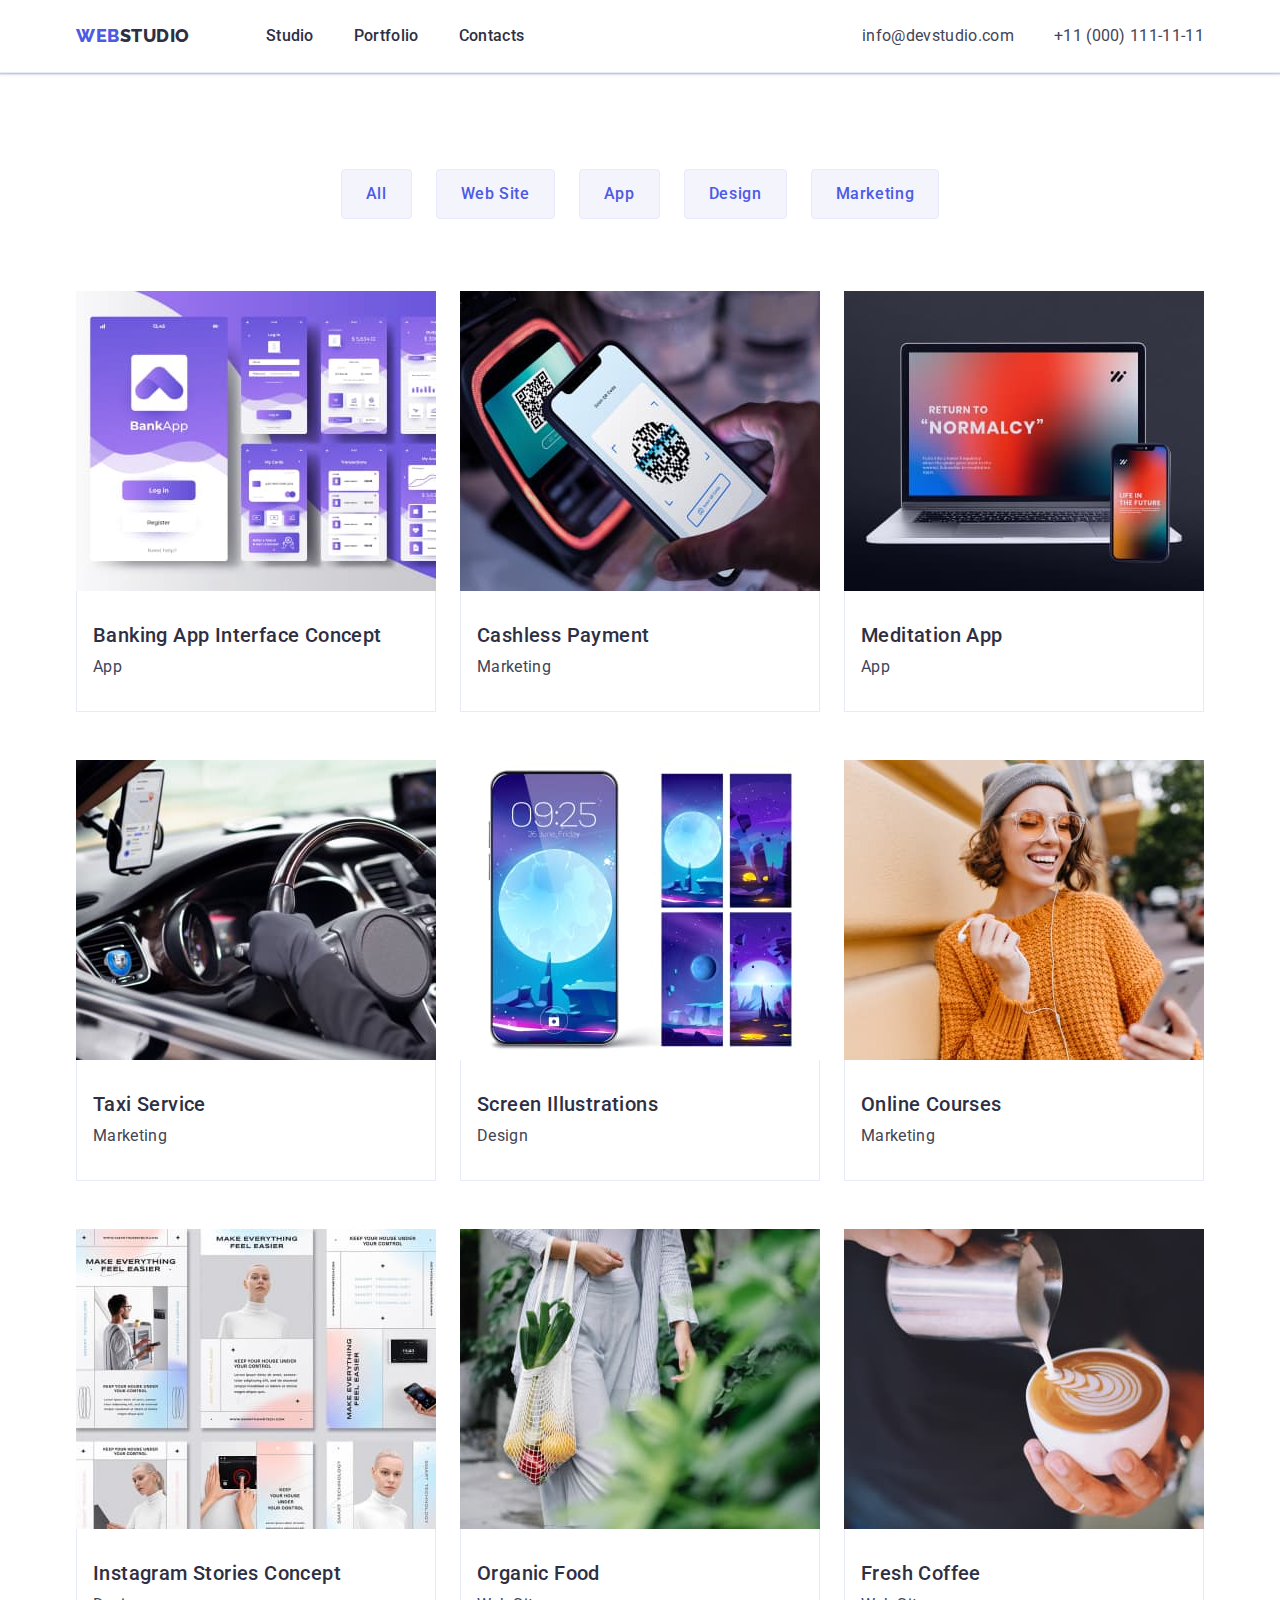
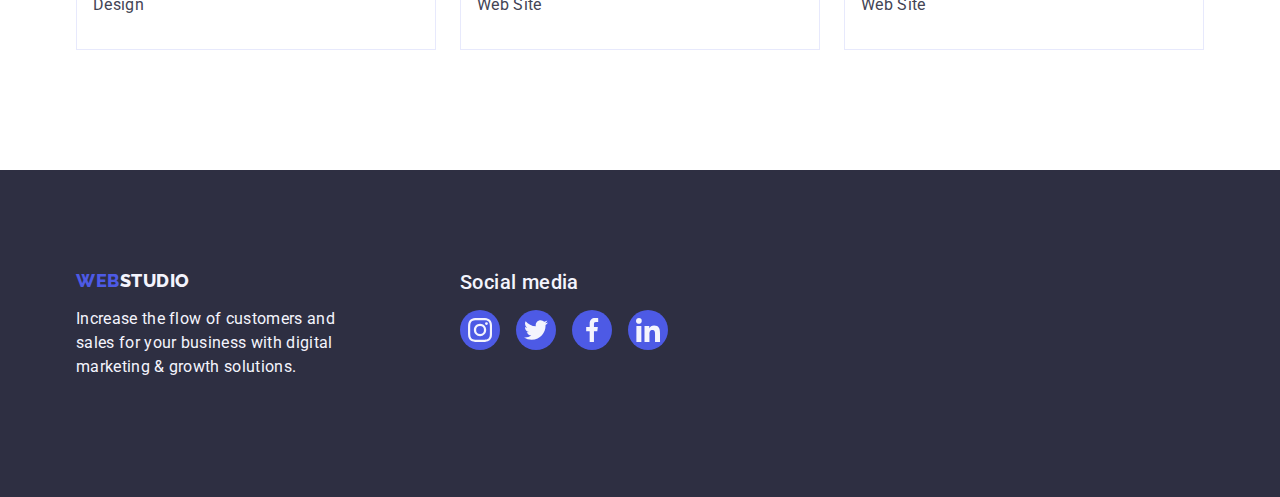
==== portfolio.html @ ad7bf1af "Initial commit" ====
<!DOCTYPE html>
<html lang="en">

<head>
    <meta charset="UTF-8">
    <meta http-equiv="X-UA-Compatible" content="IE=edge">
    <meta name="viewport" content="width=device-width, initial-scale=1.0">
    <title>Document</title>
    <link rel="preconnect" href="https://fonts.googleapis.com">
    <link rel="preconnect" href="https://fonts.gstatic.com" crossorigin>
    <link
        href="https://fonts.googleapis.com/css2?family=Raleway:wght@800&family=Roboto:wght@400;500;700;900&display=swap"
        rel="stylesheet">
    <link rel="stylesheet" href="https://cdn.jsdelivr.net/npm/modern-normalize@1.1.0/modern-normalize.min.css">
    <link rel="stylesheet" href="css/styles.css">

</head>

<body>
    <!-- HEADER -->
    <header class="header">
        <section class="page-header">
            <div class="container page-header-container">
            <nav class="page-nav">
                <a class="logo link" href="./index.html">Web<span class="text-theme-light">Studio</span> </a>
                <ul class="menu list">
                    <li class="menu-item ">
                        <a class="menu-link menu-link-item link" href="./index.html">Studio</a>
                    </li>
                    <li class="menu-item ">
                        <a class="menu-link link" href="./portfolio.html">Portfolio</a>
                    </li>
                    <li class="menu-item ">
                        <a class="menu-link link" href="">Contacts</a>
                    </li>
                </ul>
            </nav>
            <address class="address">
                <ul class="address-menu list">
                    <li class="menu-item">
                        <a class="contact link" href="mailto:info@devstudio.com">info@devstudio.com</a>
                    </li>
                    <li class="menu-item">
                        <a class="contact link" href="tel:+110001111111">+11 (000) 111-11-11</a>
                    </li>
                </ul>
            </address>
        </div>
    </section>
       
    <main>
        <!-- PORTFOLIO -->
        <section class="section-portfolio ">
            <div class="container">
                    <h1 hidden>Portfolio</h1>
                    <ul class="filter list">
                        <li class="filter-btn">
                            <button type="button" class="modal-btn "> All</button>
                        </li>
                        <li class="filter-btn">
                            <button type="button" class="modal-btn ">Web Site</button>
                        </li>
                        <li class="filter-btn">
                            <button type="button" class="modal-btn ">App</button>
                        </li>
                        <li class="filter-btn">
                            <button type="button" class="modal-btn ">Design</button>
                        </li>
                        <li class="filter-btn">
                            <button type="button" class="modal-btn ">Marketing</button>
                        </li>
                    </ul>
                    <ul class="works list">
                        <li class="works-page-filter">
                            <a class="works-page link" href=""> 
                                <div class="works-page-wrapper">
                                    <img class="img" src="./images/portfolio/foto1.jpg" alt="layout with site pages" width="360" height="300">
                                <p class="overlay text">14 Stylish and User-Friendly App Design Concepts · Task Manager App · Calorie Tracker App ·
                                            Exotic Fruit Ecommerce App ·
                                            Cloud Storage App</p>
                                </div> 
                                <div class="works-content">
                                    <h2 class="title">Banking App Interface Concept</h2>
                                    <p class="text">App</p>
                                </div>
                            </a>
                        </li>
                        <li class="works-page-filter">
                            <a class="works-page link" href="">
                                    <div class="works-page-wrapper">
                                        <img class="img" src="./images/portfolio/foto2.jpg" alt="the phone scans the QR code" width="360" height="300">
                                        <p class="overlay text">14 Stylish and User-Friendly App Design Concepts · Task Manager App · Calorie Tracker App ·
                                            Exotic Fruit Ecommerce App ·
                                            Cloud Storage App</p>
                                    </div>
                                <div class="works-content">
                                    <h2 class="title">Cashless Payment</h2>
                                    <p class="text">Marketing</p>
                                </div>
                            </a>
                        </li>
                        <li class="works-page-filter">
                            <a class="works-page link" href="">
                                 <div class="works-page-wrapper">
                                    <img class="img" src="./images/portfolio/foto3.jpg" alt="laptop" width="360" height="300">
                                <p class="overlay text">14 Stylish and User-Friendly App Design Concepts · Task Manager App · Calorie Tracker App ·
                                            Exotic Fruit Ecommerce App ·
                                            Cloud Storage App</p>
                            </div>
                                <div class="works-content">
                                    <h2 class="title">Meditation App</h2>
                                    <p class="text">App</p>
                                </div>
                            </a>
                        </li>
                        <li class="works-page-filter">
                            <a class="works-page link" href=""> 
                                <div class="works-page-wrapper">
                                    <img class="img" src="./images/portfolio/foto4.jpg" alt="car" width="360" height="300">
                                <p class="overlay text">14 Stylish and User-Friendly App Design Concepts · Task Manager App · Calorie Tracker App ·
                                            Exotic Fruit Ecommerce App ·
                                            Cloud Storage App</p>
                            </div>
                                <div class="works-content">
                                    <h2 class="title">Taxi Service</h2>
                                    <p class="text">Marketing</p>
                                </div>
                            </a>
                        </li>
                        <li class="works-page-filter">
                            <a class="works-page link" href=""> 
                                <div class="works-page-wrapper">
                                    <img class="img" src="./images/portfolio/foto5.jpg" alt="phone" width="360" height="300">
                                <p class="overlay text">14 Stylish and User-Friendly App Design Concepts · Task Manager App · Calorie Tracker App ·
                                            Exotic Fruit Ecommerce App ·
                                            Cloud Storage App</p>
                            </div>
                                <div class="works-content">
                                    <h2 class="title">Screen Illustrations</h2>
                                    <p class="text">Design</p>
                                </div>
                            </a>
                        </li>
                        <li class="works-page-filter">
                            <a class="works-page link" href=""> 
                                <div class="works-page-wrapper">
                                    <img class="img" src="./images/portfolio/foto6.jpg" alt="girl" width="360" height="300">
                                    <p class="overlay text">14 Stylish and User-Friendly App Design Concepts · Task Manager App · Calorie Tracker App ·
                                            Exotic Fruit Ecommerce App ·
                                            Cloud Storage App</p>
                            </div>
                                <div class="works-content">
                                    <h2 class="title">Online Courses</h2>
                                    <p class="text">Marketing</p>
                                </div>
                            </a>
                        </li>
                        <li class="works-page-filter"> 
                            <a class="works-page link" href="">
                                <div class="works-page-wrapper">
                                    <img class="img" src="./images/portfolio/foto7.jpg" alt="website pages" width="360" height="300">
                                <p class="overlay text">14 Stylish and User-Friendly App Design Concepts · Task Manager App · Calorie Tracker App ·
                                Exotic Fruit Ecommerce App ·
                                Cloud Storage App</p>
                            </div>
                                
                                <div class="works-content">
                                    <h2 class="title">Instagram Stories Concept</h2>
                                    <p class="text">Design</p>
                                </div>
                            </a>
                        </li>
                        <li class="works-page-filter"> 
                            <a class="works-page link" href="">
                                <div class="works-page-wrapper">
                                    <img class="img" src="./images/portfolio/foto8.jpg" alt="vegetables" width="360" height="300">
                                <p class="overlay text">14 Stylish and User-Friendly App Design Concepts · Task Manager App · Calorie Tracker App ·
                                Exotic Fruit Ecommerce App ·
                                Cloud Storage App</p>
                            </div>   
                                <div class="works-content">
                                    <h2 class="title">Organic Food</h2>
                                    <p class="text">Web Site</p>
                                </div>
                            </a>
                        </li>
                        <li  class="works-page-filter"> 
                            <a class="works-page link" href="">
                                <div class="works-page-wrapper">
                                    <img class="img" src="./images/portfolio/foto9.jpg" alt="coffe" width="360" height="300">
                                <p class="overlay text">14 Stylish and User-Friendly App Design Concepts · Task Manager App · Calorie Tracker App ·
                                Exotic Fruit Ecommerce App ·
                                Cloud Storage App</p>
                            </div>                        
                                <div class="works-content">
                                    <h2 class="title">Fresh Coffee</h2>
                                    <p class="text">Web Site</p>
                                </div>
                            </a>

                        </li>
                    </ul>
            </div>
           
        </section>
    </main>
<footer class="page-footer team-dark">
    <div class="container page-footer-list">
        <div class="page-logo">
            <a class="logo link" href="./index.html">Web <span class="text-theme-dark">Studio</span> </a>
            <p class="text text-theme-dark text-footer">Increase the flow of customers and sales for your business with
                digital
                marketing &
                growth solutions.</p>
        </div>
        <div class="container-social">
            <h3 class="title text-theme-dark">Social media</h3>
            <ul class="footer-social list">
                <li class="foofer-social-list">
                    <a href="" class="footer-social-item">
                        <svg class="footer-card" width="24" height="24">
                            <use href="./images/icon.svg#icon-instagram"></use>
                        </svg>
                    </a>
                </li>
                <li class="foofer-social-list">
                    <a href="" class="footer-social-item">
                        <svg class="footer-card" width="24" height="24">
                            <use href="./images/icon.svg#icon-twitter"></use>
                        </svg>
                    </a>
                </li>
                <li class="foofer-social-list">
                    <a href="" class="footer-social-item">
                        <svg class="footer-card" width="24" height="24">
                            <use href="./images/icon.svg#icon-facebook"></use>
                        </svg>
                    </a>
                </li>
                <li class="foofer-social-list">
                    <a href="" class="footer-social-item">
                        <svg class="footer-card" width="24" height="24">
                            <use href="./images/icon.svg#icon-linkedin"></use>
                        </svg>
                    </a>
                </li>
            </ul>
        </div>
    </div>

</footer>
</body>
</html>
---- css/styles.css ----
:root {
    --primary-font:'Roboto',sans-serif;
    --secondary-font:'Raleway', sans-serif;
    --accent-color:#4D5AE5;
    --primary-text-color:#434455;
    --secondary-text-color:#2E2F42;
    --link-focus:#404BBF;
    --theme-dark:#F4F4FD;
    --theme-light:#F4F4FD;
    --theme-white: #FFFFFF;
    --font-size:16px;
}

h1,h2,h3,h4,p {
    margin-top: 0;
    margin-bottom: 0;
}
 
ul,ol {
    margin-top: 0;
    margin-bottom: 0;
    padding-left: 0;
}

img {
    display: block;
}

button {
    cursor: pointer;
}

.list  {
list-style: none;
}
.link {
text-decoration: none;
}

body {
background-color: var(--theme-white);
color: var(--primary-text-color);

font-family: 'Roboto',sans-serif;
font-size: var(--font-size);
}

.container {
    width: 1158px;
    margin-left: auto;
    margin-right: auto;
    padding-left: 15px;
    padding-right: 15px;
   
}


/* =======================COMPONENTS====================== */
.logo {
    font-family: 'Raleway', sans-serif;
        font-weight: 800;
        font-size: 18px;
        line-height: 1.17;
        display: flex;
        letter-spacing: 0.03em;
        text-transform: uppercase;
        color: var(--accent-color);
}


.section-title {
    font-weight: 700;
    font-size: 36px;
    line-height: 1.11;
    text-align: center;
    letter-spacing: 0.02em;
    text-transform: capitalize;
    color: var(--secondary-text-color);

    margin-bottom: 72px;
    
}
.text {
        line-height: 1.5;
        letter-spacing: 0.02em;
        color: var(--primary-text-color);
}
.title {
        font-weight: 500;
        font-size: 20px;
        line-height: 1.2;
        letter-spacing: 0.02em;
        color: var(--secondary-text-color);

        margin-bottom: 8px;
}
/* ================HEADER=================== */
.page-header {
    border-bottom: 1px solid #E7E9FC;
    box-shadow: 0px 2px 1px rgba(46, 47, 66, 0.08),
        0px 1px 1px rgba(46, 47, 66, 0.16),
        0px 1px 6px rgba(46, 47, 66, 0.08);
}

.page-header-container {
    padding-top: 24px;
    padding-bottom: 24px;
    
    display: flex;
    align-items: center;
    justify-content: space-between;

}

.page-nav {
    display: flex;
    align-items: center;
}

.logo {
    margin-right: 76px;
}


.menu-link {
    font-weight: 500;
    line-height: 1.5;
    letter-spacing: 0.02em;
    color: var(--secondary-text-color);
}
.menu-link:hover,
.menu-link:focus {
    color: var(--link-focus);
}

/* 
.menu-link:hover::after {
    content:'' ;
    display: block;
    width: 67px;
     height: 4px;
    margin-top: 20px;
     background: var(--link-focus);
     border-radius: 2px;
     margin: 0 auto;
        
}
.menu-link-item:hover::after {
    content: '';
    display: block;
    width: 48px;
    height: 4px;
    margin-top: 20px;
    background: var(--link-focus);
    border-radius: 2px;
    margin: 0 auto;
} */

.menu {
    display: flex;
    align-items: center;
}

.menu-item:not(:last-child) {
    margin-right: 40px;

}
.contact {
    color: var(--primary-text-color);
    line-height: 1.5;
    letter-spacing: 0.02em;
}
.contact:hover,
.contact:focus {
    color: var(--link-focus);
}
.address {
    font-style: normal;
    margin-left: auto;
    
}

.address-menu {
    display: flex;
    align-items: center;
}
/* ==========HERO=========== */
.hero{
    padding: 188px 0px;
    max-width: 1440px;
    margin-left: auto;
    margin-right: auto;
    background-image:linear-gradient(rgba(46, 47, 66, 0.7),rgba(46, 47, 66, 0.7)), url(../images/icon/people-office.jpg);
    background-size: cover;
    background-color: rgba(46, 47, 66, 0.7);;
}

.hero-title {
    font-weight: 700;
    font-size: 56px;
    line-height: 1.07;
    text-align: center;
    letter-spacing: 0.02em;
    color: var(--theme-white);

    width: 498px;
    margin: 0 auto;
    margin-bottom: 48px;
}
.button {
    padding-top: 16px;
    padding-bottom: 16px;
    padding-left: 32px;
    padding-right: 32px;
    border-radius: 4px;
    margin-left: auto;
    margin-right: auto;
    border: none;



    color: var(--theme-white);
    background-color: var(--accent-color);
    font-family: "Roboto", sans-serif;
    font-weight: 500;
    font-size: 16px;
    line-height: 1.5; 
    letter-spacing: 0.04em;
    display: flex;
    align-items: center;
 
}

.button:hover,
.button:focus {
   background-color: var(--link-focus);
}

/*  ======================advantages================*/
 .feature-list {
    display: flex;
    gap: 24px;
 }

 .feature-section {
    padding-top: 120px;
    padding-bottom: 120px;

 }
/* .feature-list-text:not(:nth-child(4n)) {
    margin-right: 24px;
} */


.text-theme-dark {

    color: var(--theme-dark);
    

 }
.text-theme-light {
    color: var(--secondary-text-color);
}
.faeture-icon {
    display: flex;
    justify-content: center;
    align-items: center;
    background-color: #F4F4FD;
    height: 112px;
    border-radius: 4px;
    gap: 24px;
    margin-bottom: 8px;
}


/* =================description=============== */
.description-work {
    display: flex;
   
}
.description-img:not(:nth-child(3n)) {
    margin-right: 24px;
}

.description-section {
    padding-bottom: 120px;

}

/* ================employees=================== */
.employes {
    background: var(--theme-dark);
    padding-top: 120px;
    padding-bottom: 120px;
   
}

.team-list {
    display: flex;
    gap: 24px;

}
.team-list:not(:nth-child(4n)){
    margin-bottom: 0;
}
 .employes-title-card > h2 {
    margin-top: 0;
   
}
.employes-card {
    flex-basis: calc((100%-72px)/4);
    background: #FFFFFF;
    box-shadow: 0px 1px 6px rgba(46, 47, 66, 0.08), 0px 1px 1px rgba(46, 47, 66, 0.16), 0px 2px 1px rgba(46, 47, 66, 0.08);
    border-radius: 0px 0px 4px 4px; 
}

.employes-card-content {
   padding-bottom: 32px;
   padding-top: 32px;
   padding-left: 16px;
   padding-right: 16px;
   background-color: var(--theme-white);
    box-shadow: 0px 1px 6px rgba(46, 47, 66, 0.08), 0px 1px 1px rgba(46, 47, 66, 0.16), 0px 2px 1px rgba(46, 47, 66, 0.08);
    border-radius: 0px 0px 4px 4px;     
   border-top: none;
}
.employes-title {
    text-align: center;
}

.employes-text {
    text-align: center;
    margin-bottom: 8px;
}

.social-list {
    display: flex;
    justify-content: center;
    gap: 24px;
}

.social-list-link {
    display: flex;
    justify-content: center;
    align-items: center;
    width: 40px;
    height: 40px;
    border-radius: 50%;
    background-color: #4D5AE5;
}

.social-list-icon {
    fill: var(--theme-dark);
}
.social-list-link:hover,
.social-list-link:focus {
    background-color: #404BBF;
}
                /* < !--===============Customers==============--> */

    .customers {
    padding-top: 120px;
    padding-bottom: 120px;
    }

    .customers-card{
    display: flex;
    justify-content: center;
    gap: 24px;
   
}
.customers-item {
   display: flex;
    justify-content: center;
    align-items: center;
    width: 168px;
    height: 88px;
    border: 1px solid #8E8F99;
    border-radius: 4px;  
    color: #404BBF;
}
.customers-icon{
     fill:#8E8F99;
}

.customers-item:hover,
.customers-item:focus {
    border: 1px solid #404BBF;
         
}
.customers-item:hover .customers-icon,
.customers-item:focus .customers-icon {
    fill: currentColor;
   
 }

/* ===============FOOTER========= */
.team-dark {
    background-color: var(--secondary-text-color);
   
}

.page-footer {
    padding-top: 100px;
    padding-bottom: 118px;
   
}

.text-footer {
    margin-top: 16px;
    width: 264px;
}

.page-footer-list {
    display: flex;
    justify-self: flex-start;
}
.page-logo {
    margin-right: 120px;
}
.footer-social {
    display: flex;
    gap: 16px;
    margin-top: 16px;
}
.footer-social-item {
    display: flex;
    justify-content: center;
    align-items: center;
    width: 40px;
    height: 40px;
    border-radius: 50%;
    background-color: #4D5AE5;
}
.footer-card {
    Fill: #F4F4FD
}
.footer-social-item:hover,
.footer-social-item:focus {
    background-color: #31D0AA;
}
/* ===============MODAL WINDOW===================== */
.backdrop {
    position: fixed;
    top:0;
    left: 0;
    z-index: 100;
    width: 100%;
    height: 100%;
    background: rgba(46, 47, 66, 0.4);
    
}

.modal {
    position: absolute;
    top: 50%;
    left: 50%;
    transform:translate(-50%, -50%);
    width: 408px;
    height: 576px;
    background: #FCFCFC;

}
/* ===================section-portfolio================= */
.section-portfolio {
    padding-top: 96px;
    padding-bottom: 120px;
    padding-left: 0;
    padding-right: 0;
}

.modal-btn {
    color: var(--accent-color);
    background-color: var(--theme-light);
    font-family: "Roboto", sans-serif;
    font-weight: 500;
    font-size: 16px;
    line-height: 1.5;
    letter-spacing: 0.04em;
    display: flex;
    align-items: center;
    text-align: center;
    cursor: pointer;

    padding-top: 12px;
    padding-bottom: 12px;
    padding-left: 24px;
    padding-right: 24px;
    background: #F4F4FD;
    border: 1px solid #E7E9FC;
    border-radius: 4px;
   
}
.modal-btn:hover,
.modal-btn:focus {
    background-color: var(--link-focus);
    color: var(--theme-white);
    background: #404BBF;
    box-shadow: 0px 3px 1px rgba(0, 0, 0, 0.1), 0px 2px 1px rgba(0, 0, 0, 0.08), 0px 2px 2px rgba(0, 0, 0, 0.12);
    border: 1px solid #404BBF;
    border-radius: 4px;
}

.filter {
    display: flex;
    justify-content: center;
    margin-bottom: 72px;
}
.filter-btn:not(:last-child) {
    margin-right: 24px;
}


.works {
    display: flex;
    flex-wrap: wrap;
    column-gap: 24px;
    row-gap: 48px;  
}
.works-page-filter {
    transition: background 250ms cubic-bezier(0.4, 0, 0.2, 1), box-shadow 250ms cubic-bezier(0.4, 0, 0.2, 1), border-radius 250ms cubic-bezier(0.4, 0, 0.2, 1);

}

.works-page-filter:hover,
.works-page-filter:focus  {  
    background: #FFFFFF;
    box-shadow: 0px 1px 6px rgba(46, 47, 66, 0.08), 0px 1px 1px rgba(46, 47, 66, 0.16), 0px 2px 1px rgba(46, 47, 66, 0.08);
    border-radius: 0px 0px 4px 4px;
   
}

.works-page:hover .overlay,
.works-page:focus .overlay {
    transform: translate(0, 0);
   
}

.works-content {
    
    padding: 32px 16px;
    background: var(--theme-white);
    border: 1px solid #E7E9FC;
    border-top: none;
}


.works-page-wrapper {
    position: relative; 
    overflow: hidden;
}

.overlay {
position: absolute;
left: 0;
top: 0;
width: 100%;
height: 100%;
overflow: auto;
transform: translate(0, 100%);
transition: transform 250ms cubic-bezier(0.4, 0, 0.2, 1);

background-color: #4D5AE5;
font-size: 16px;
color: #F4F4FD;
padding-top: 40px;
padding-bottom: 40px;
padding-left: 32px;
padding-right: 32px;
}
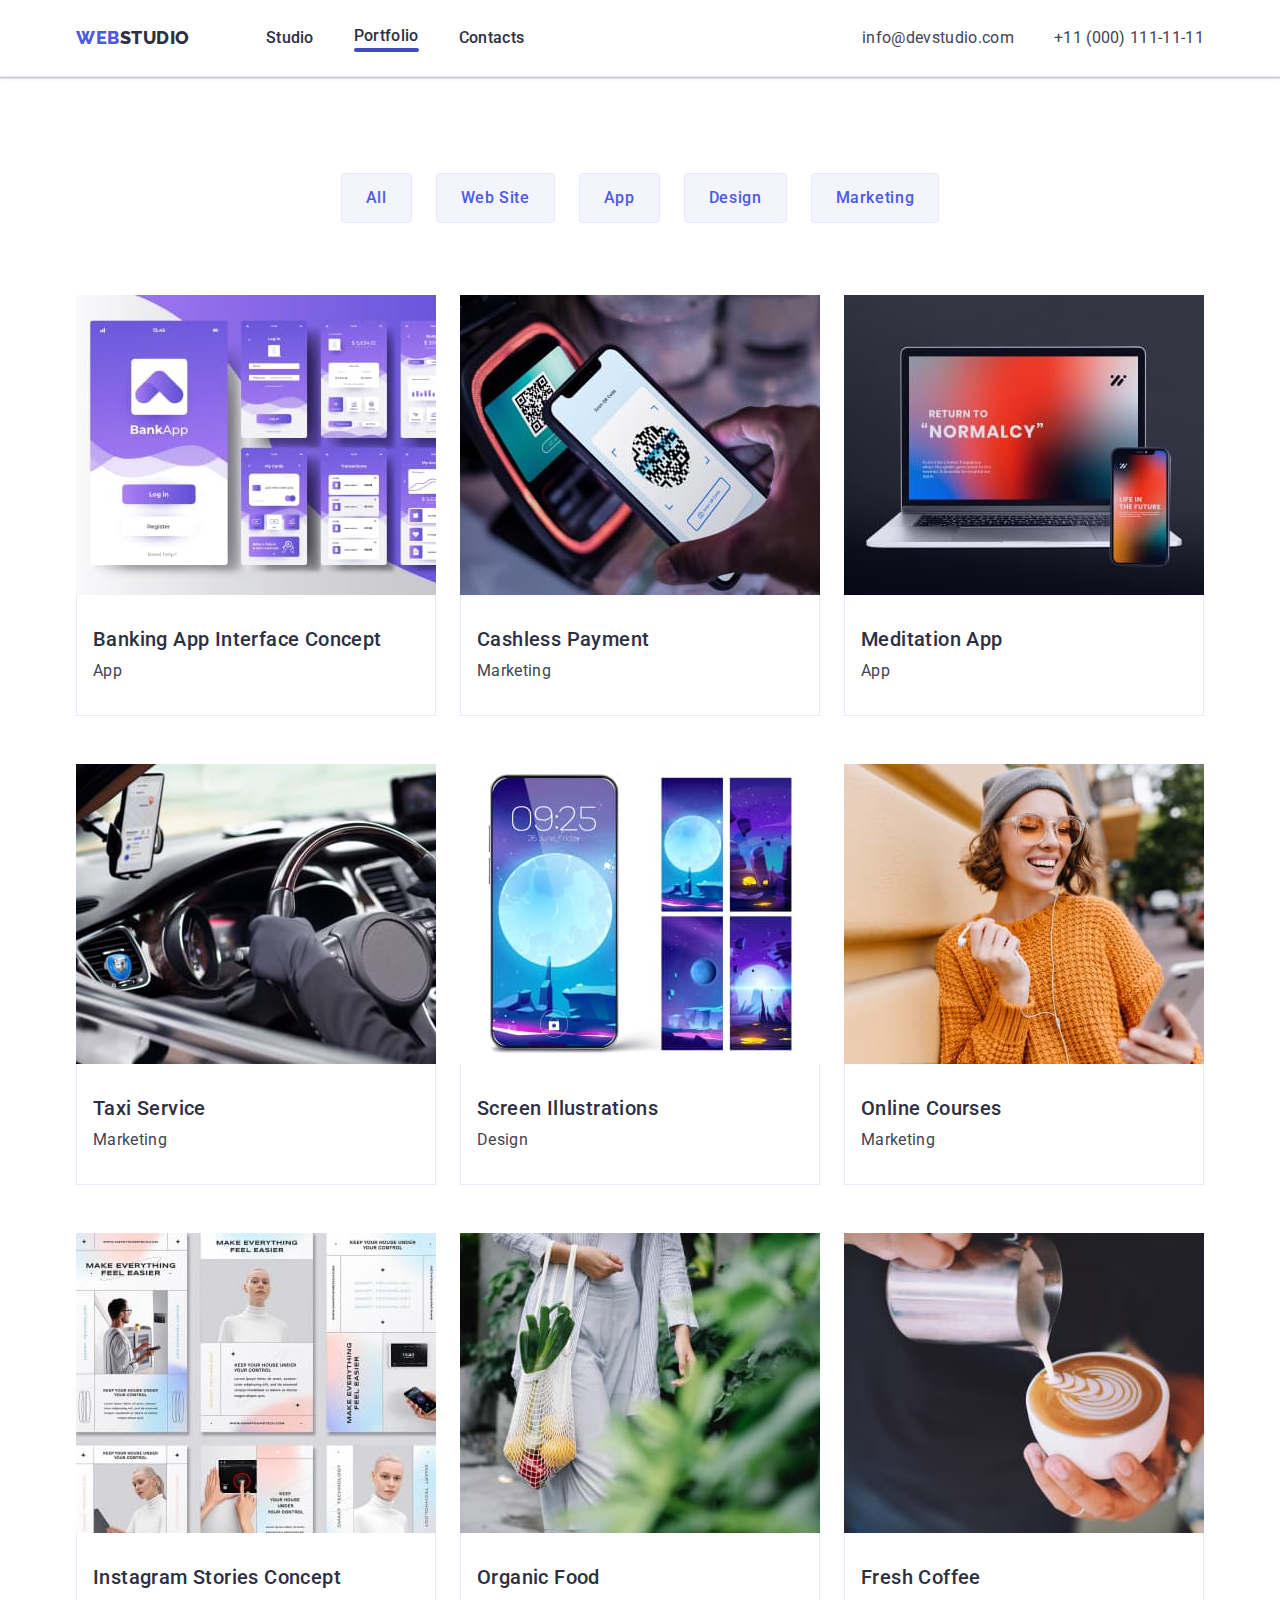
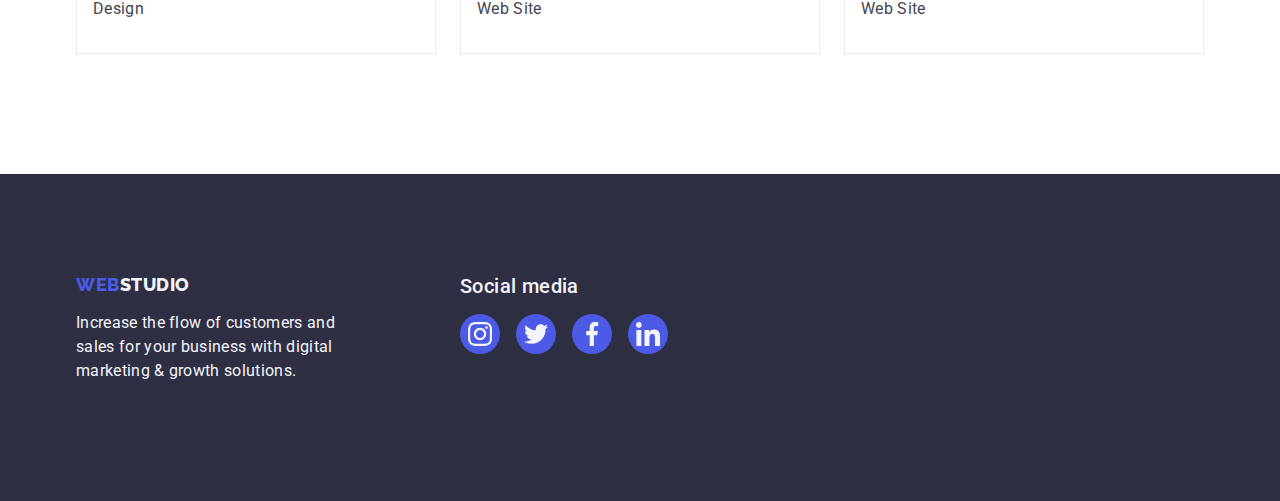
==== commit f7e75784: "fix" ====
--- a/portfolio.html
+++ b/portfolio.html
@@ -25,10 +25,10 @@
                 <a class="logo link" href="./index.html">Web<span class="text-theme-light">Studio</span> </a>
                 <ul class="menu list">
                     <li class="menu-item ">
-                        <a class="menu-link menu-link-item link" href="./index.html">Studio</a>
+                        <a class="menu-link link" href="./index.html">Studio</a>
                     </li>
                     <li class="menu-item ">
-                        <a class="menu-link link" href="./portfolio.html">Portfolio</a>
+                        <a class="menu-link menu-link-item-nav link" href="./portfolio.html">Portfolio</a>
                     </li>
                     <li class="menu-item ">
                         <a class="menu-link link" href="">Contacts</a>
--- a/css/styles.css
+++ b/css/styles.css
@@ -133,28 +133,26 @@
     color: var(--link-focus);
 }
 
-/* 
-.menu-link:hover::after {
-    content:'' ;
+.menu-link-item-nav::after {
+    content:'';
     display: block;
-    width: 67px;
+    width: 100%;
      height: 4px;
-    margin-top: 20px;
      background: var(--link-focus);
      border-radius: 2px;
-     margin: 0 auto;
-        
-}
-.menu-link-item:hover::after {
+     
+     
+}
+
+.menu-link-item::after {
     content: '';
     display: block;
-    width: 48px;
+    width: 100%;
     height: 4px;
-    margin-top: 20px;
     background: var(--link-focus);
     border-radius: 2px;
-    margin: 0 auto;
-} */
+
+}
 
 .menu {
     display: flex;
@@ -447,20 +445,62 @@
     z-index: 100;
     width: 100%;
     height: 100%;
-    background: rgba(46, 47, 66, 0.4);
+    background: rgba(46, 47, 66, 0.4); 
     
+    transition: opacity 250ms cubic-bezier(0.4, 0, 0.2, 1), visibility 250ms cubic-bezier(0.4, 0, 0.2, 1);
+}
+
+.backdrop.is-hidden {
+    opacity: 0;
+    visibility: hidden;
+    pointer-events: none;   
+}
+
+.backdrop.is-hidden .modal {
+    transform: translate(-50%, -50%) scale(0.9);
 }
 
 .modal {
     position: absolute;
     top: 50%;
     left: 50%;
-    transform:translate(-50%, -50%);
     width: 408px;
     height: 576px;
     background: #FCFCFC;
-
-}
+    transform: translate(-50%, -50%) scale(1);
+    transition: transform 250ms cubic-bezier(0.4, 0, 0.2, 1);
+}
+
+.modal-close-btn {
+    position: absolute;
+    top: 24px;
+    right: 24px;
+    display: flex;
+    justify-content: center;
+    align-items: center;
+    width: 24px;
+    height: 24px;
+    border-radius: 50%;
+    fill: #2E2F42;
+    background: #E7E9FC;
+    border: 1px solid rgba(0, 0, 0, 0.1);
+    padding: 0;
+    transition: border-color 250ms cubic-bezier(0.4, 0, 0.2, 1), transform 250ms cubic-bezier(0.4, 0, 0.2, 1);
+
+     }
+
+     .modal-close-btn:hover,
+    .modal-close-btn:focus {
+        background-color: #404BBF;
+     }
+    .clouse-btn-icon {
+        transition: fill 250ms cubic-bezier(0.4, 0, 0.2, 1);
+    }
+
+     .modal-close-btn:hover .clouse-btn-icon,
+     .modal-close-btn:focus .clouse-btn-icon {
+        fill: #FFFFFF;
+     }
 /* ===================section-portfolio================= */
 .section-portfolio {
     padding-top: 96px;
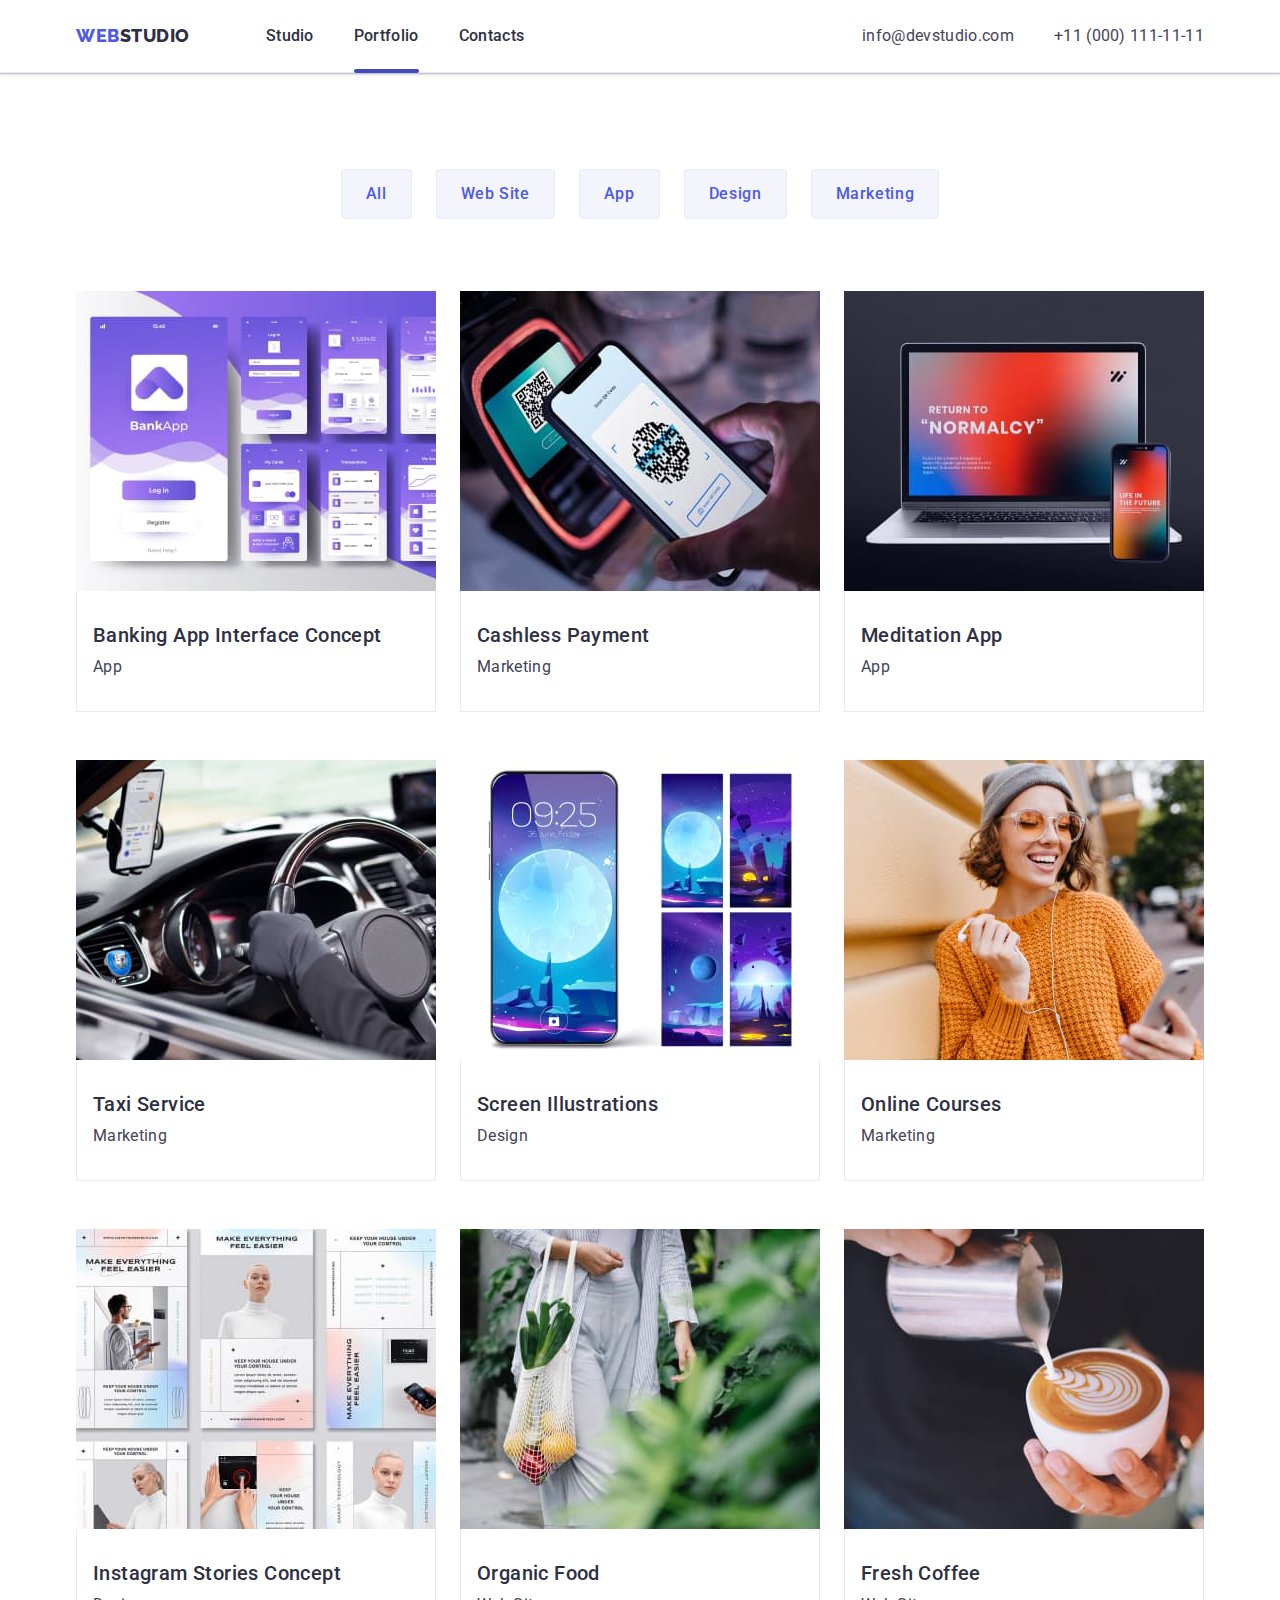
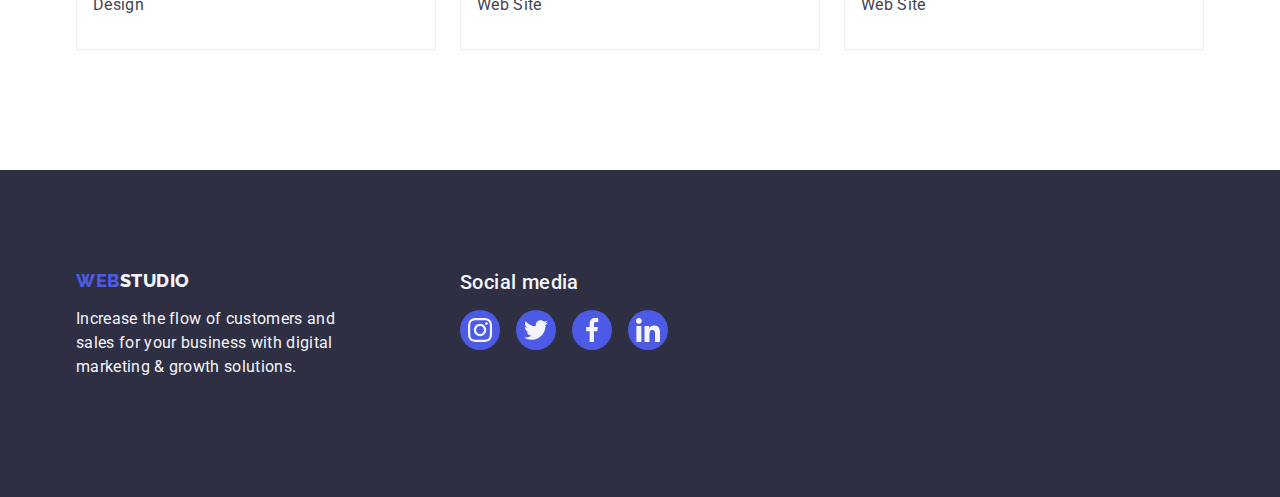
==== commit d3c5a7d9: "fix" ====
--- a/portfolio.html
+++ b/portfolio.html
@@ -52,7 +52,7 @@
         <!-- PORTFOLIO -->
         <section class="section-portfolio ">
             <div class="container">
-                    <h1 hidden>Portfolio</h1>
+                    <h1  class="visually-hidden">Portfolio</h1>
                     <ul class="filter list">
                         <li class="filter-btn">
                             <button type="button" class="modal-btn "> All</button>
--- a/css/styles.css
+++ b/css/styles.css
@@ -132,6 +132,9 @@
 .menu-link:focus {
     color: var(--link-focus);
 }
+.menu-link-item-nav{
+    position: relative;
+}
 
 .menu-link-item-nav::after {
     content:'';
@@ -141,9 +144,14 @@
      background: var(--link-focus);
      border-radius: 2px;
      
-     
-}
-
+     position: absolute;
+     left: 0;
+     bottom: -28px;
+}
+
+.menu-link-item {
+    position: relative;
+}
 .menu-link-item::after {
     content: '';
     display: block;
@@ -152,6 +160,9 @@
     background: var(--link-focus);
     border-radius: 2px;
 
+    position: absolute;
+    left: 0;
+    bottom: -28px;
 }
 
 .menu {
@@ -508,7 +519,18 @@
     padding-left: 0;
     padding-right: 0;
 }
-
+.visually-hidden {
+    position: absolute;
+    width: 1px;
+    height: 1px;
+    margin: -1px;
+    border: 0;
+    padding: 0;
+    white-space: nowrap;
+    clip-path: inset(100%);
+    clip: rect(0 0 0 0);
+    overflow: hidden;
+}
 .modal-btn {
     color: var(--accent-color);
     background-color: var(--theme-light);
